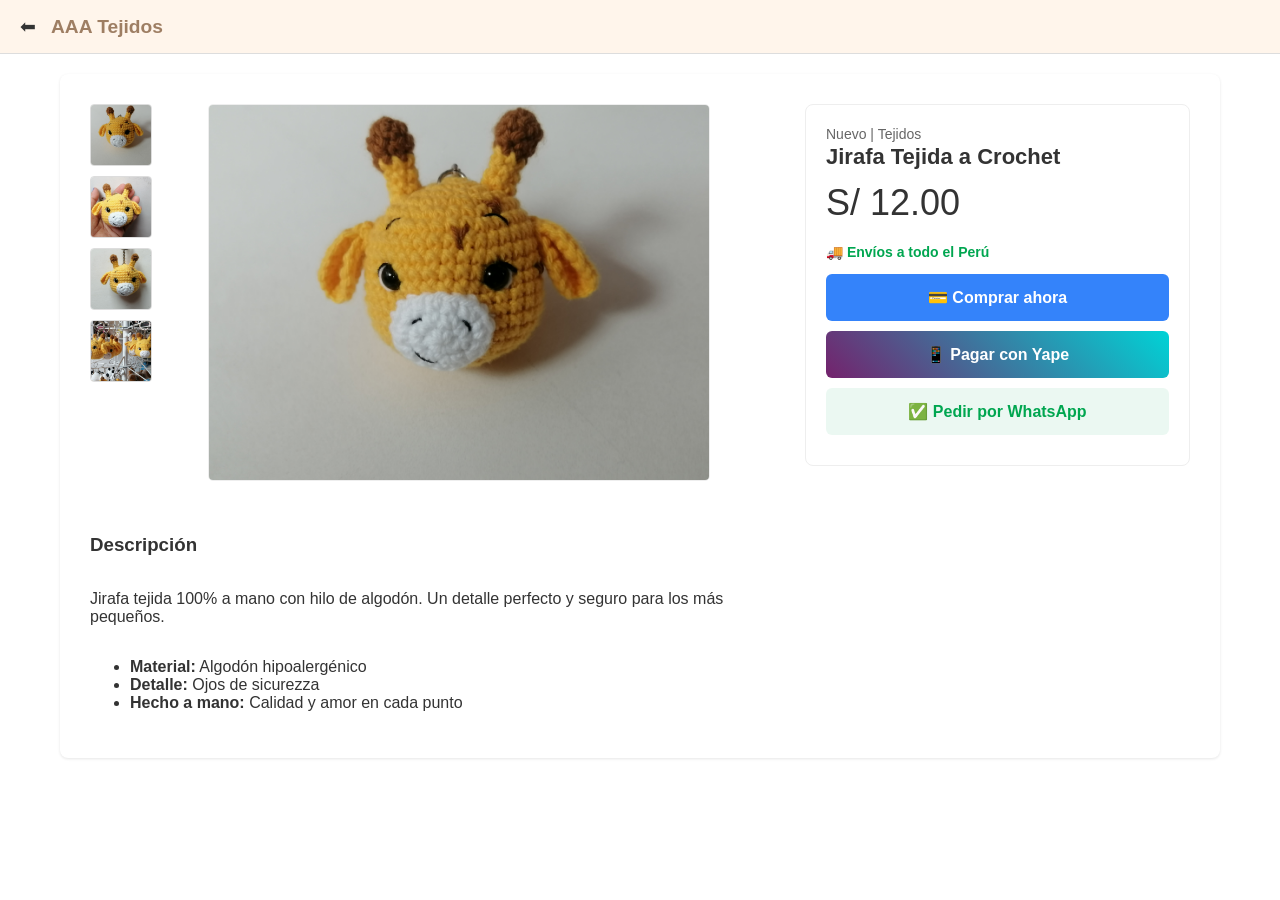
==== jirafa.html @ 6e65b22b "Add files via upload" ====
<!DOCTYPE html>
<html lang="es">
<head>
    <meta charset="UTF-8">
    <meta name="viewport" content="width=device-width, initial-scale=1.0">
    <title>Jirafa Tejida | AAA Tejidos</title>
    <style>
        :root { 
            --primario: #9e7e63; --texto: #333; --azul-ml: #3483fa; 
            --yape: #74226C; --mercadopago: #009ee3;
        }
        
        body { 
            font-family: 'Helvetica Neue', Arial, sans-serif; 
            background-image: url('fondo.jpg'); 
            background-attachment: fixed; background-size: cover; background-position: center;
            color: var(--texto); margin: 0; padding: 0;
        }

        header { background: #fff5eb; padding: 15px 20px; border-bottom: 1px solid #ddd; display: flex; align-items: center; gap: 15px; }
        .logo-text { font-weight: bold; color: var(--primario); font-size: 1.2rem; text-decoration: none; }
        .btn-volver { text-decoration: none; font-size: 1.2rem; color: #333; }

        .main-container {
            max-width: 1100px; margin: 20px auto; background: white; padding: 30px;
            border-radius: 8px; box-shadow: 0 1px 3px rgba(0,0,0,0.1);
            display: grid; grid-template-columns: 60% 35%; gap: 5%;
        }

        .col-izq { display: flex; flex-direction: column; }
        .galeria { display: flex; gap: 15px; margin-bottom: 30px; }
        .miniaturas { display: flex; flex-direction: column; gap: 10px; }
        .miniaturas img { width: 60px; height: 60px; object-fit: cover; border: 1px solid #ddd; border-radius: 4px; cursor: pointer; }
        .miniaturas img:hover { border-color: var(--azul-ml); }
        .img-principal-container { flex: 1; text-align: center; }
        .img-principal { width: 100%; max-width: 500px; border-radius: 5px; cursor: zoom-in; border: 1px solid #eee; }

        .col-der { position: relative; }
        .buy-box {
            border: 1px solid #eee; padding: 20px; border-radius: 8px;
            position: sticky; top: 20px; background: white;
        }
        h1 { font-size: 22px; margin: 0 0 10px 0; color: #333; line-height: 1.3; }
        .precio { font-size: 36px; font-weight: 300; color: #333; margin-bottom: 20px; }
        
        .btn-full { width: 100%; display: block; padding: 14px; border-radius: 6px; text-align: center; font-weight: bold; cursor: pointer; border: none; font-size: 16px; margin-bottom: 10px; text-decoration: none; box-sizing: border-box; transition: 0.2s;}
        .btn-mp { background-color: var(--azul-ml); color: white; }
        .btn-yape { background: linear-gradient(45deg, var(--yape), #00d3d6); color: white; }
        .btn-wsp { background-color: rgba(65, 184, 131, 0.1); color: #00a650; }
        
        .modal { display: none; position: fixed; z-index: 1000; left: 0; top: 0; width: 100%; height: 100%; background-color: rgba(0,0,0,0.8); }
        .modal-content { margin: auto; display: block; max-width: 90%; max-height: 90vh; position: relative; top: 50%; transform: translateY(-50%); border-radius: 10px; }
        .caja-pago { background: white; padding: 20px; text-align: center; border-radius: 15px; max-width: 350px; margin: 0 auto; position: relative; top: 50%; transform: translateY(-50%); }
        .qr-img { width: 100%; max-width: 250px; margin: 10px 0; }
        .close { position: absolute; top: 10px; right: 20px; font-size: 30px; cursor: pointer; color: #333; }

        @media (max-width: 768px) {
            .main-container { grid-template-columns: 1fr; padding: 15px; }
            .galeria { flex-direction: column-reverse; }
            .miniaturas { flex-direction: row; justify-content: center; }
        }
    </style>
</head>
<body>

    <header>
        <a href="index.html" class="btn-volver">⬅</a>
        <a href="index.html" class="logo-text">AAA Tejidos</a>
    </header>

    <div class="main-container">
        <div class="col-izq">
            <div class="galeria">
                <div class="miniaturas">
                    <img src="jirafa1.jpg" onclick="cambiarFoto('jirafa1.jpg')">
                    <img src="jirafa2.jpg" onclick="cambiarFoto('jirafa2.jpg')">
                    <img src="jirafa3.jpg" onclick="cambiarFoto('jirafa3.jpg')">
                    <img src="jirafa4.jpg" onclick="cambiarFoto('jirafa4.jpg')">
                </div>
                <div class="img-principal-container">
                    <img src="jirafa1.jpg" class="img-principal" id="mainImage" onclick="abrirZoom()">
                </div>
            </div>

            <h3>Descripción</h3>
            <p>Jirafa tejida 100% a mano con hilo de algodón. Un detalle perfecto y seguro para los más pequeños.</p>
            <ul>
                <li><strong>Material:</strong> Algodón hipoalergénico</li>
                <li><strong>Detalle:</strong> Ojos de sicurezza</li>
                <li><strong>Hecho a mano:</strong> Calidad y amor en cada punto</li>
            </ul>
        </div>

        <div class="col-der">
            <div class="buy-box">
                <span style="color:#666; font-size:14px;">Nuevo | Tejidos</span>
                <h1>Jirafa Tejida a Crochet</h1>
                <div class="precio">S/ 12.00</div>
                <p style="color:#00a650; font-weight:bold; font-size:14px;">🚚 Envíos a todo el Perú</p>

                <a href="#" class="btn-full btn-mp">💳 Comprar ahora</a>
                <button class="btn-full btn-yape" onclick="abrirQR()">📱 Pagar con Yape</button>
                <a href="https://api.whatsapp.com/send?phone=51962318592&text=Hola,%20quiero%20la%20Jirafa%20tejida%20de%2012%20soles" class="btn-full btn-wsp">✅ Pedir por WhatsApp</a>
            </div>
        </div>
    </div>

    <div id="modalZoom" class="modal" onclick="this.style.display='none'">
        <span class="close" style="color:white; top:20px; right:30px;">&times;</span>
        <img class="modal-content" id="imgZoom">
    </div>

    <div id="modalQR" class="modal" onclick="this.style.display='none'">
        <div class="caja-pago" onclick="event.stopPropagation()">
            <span class="close" onclick="document.getElementById('modalQR').style.display='none'">&times;</span>
            <h3>Escanea para pagar</h3>
            <p>Monto: <strong>S/ 12.00</strong></p>
            <img src="yapeqr.jpeg" class="qr-img" alt="QR Yape">
            <p><small>Envía captura al WhatsApp.</small></p>
        </div>
    </div>

    <script>
        function cambiarFoto(src) { document.getElementById("mainImage").src = src; }
        function abrirZoom() { 
            document.getElementById("modalZoom").style.display = "block"; 
            document.getElementById("imgZoom").src = document.getElementById("mainImage").src; 
        }
        function abrirQR() { document.getElementById("modalQR").style.display = "block"; }
    </script>
</body>
</html>
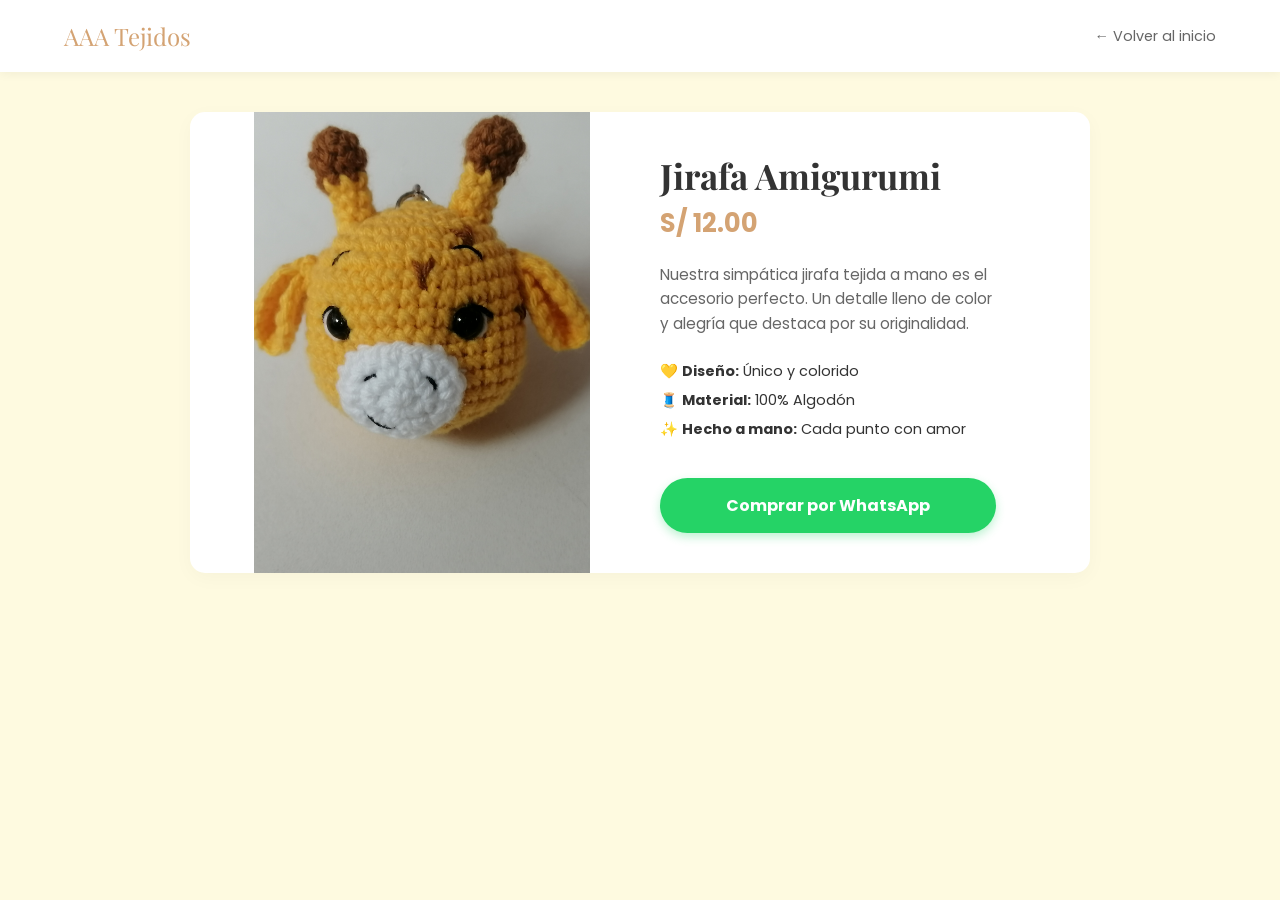
==== commit bb29d8c6: "Update jirafa.html" ====
--- a/jirafa.html
+++ b/jirafa.html
@@ -3,130 +3,47 @@
 <head>
     <meta charset="UTF-8">
     <meta name="viewport" content="width=device-width, initial-scale=1.0">
-    <title>Jirafa Tejida | AAA Tejidos</title>
+    <title>Jirafa Amigurumi | AAA Tejidos</title>
+    <link href="https://fonts.googleapis.com/css2?family=Poppins:wght@300;400;600;700&family=Playfair+Display:ital,wght@0,600;1,600&display=swap" rel="stylesheet">
     <style>
-        :root { 
-            --primario: #9e7e63; --texto: #333; --azul-ml: #3483fa; 
-            --yape: #74226C; --mercadopago: #009ee3;
-        }
-        
-        body { 
-            font-family: 'Helvetica Neue', Arial, sans-serif; 
-            background-image: url('fondo.jpg'); 
-            background-attachment: fixed; background-size: cover; background-position: center;
-            color: var(--texto); margin: 0; padding: 0;
-        }
-
-        header { background: #fff5eb; padding: 15px 20px; border-bottom: 1px solid #ddd; display: flex; align-items: center; gap: 15px; }
-        .logo-text { font-weight: bold; color: var(--primario); font-size: 1.2rem; text-decoration: none; }
-        .btn-volver { text-decoration: none; font-size: 1.2rem; color: #333; }
-
-        .main-container {
-            max-width: 1100px; margin: 20px auto; background: white; padding: 30px;
-            border-radius: 8px; box-shadow: 0 1px 3px rgba(0,0,0,0.1);
-            display: grid; grid-template-columns: 60% 35%; gap: 5%;
-        }
-
-        .col-izq { display: flex; flex-direction: column; }
-        .galeria { display: flex; gap: 15px; margin-bottom: 30px; }
-        .miniaturas { display: flex; flex-direction: column; gap: 10px; }
-        .miniaturas img { width: 60px; height: 60px; object-fit: cover; border: 1px solid #ddd; border-radius: 4px; cursor: pointer; }
-        .miniaturas img:hover { border-color: var(--azul-ml); }
-        .img-principal-container { flex: 1; text-align: center; }
-        .img-principal { width: 100%; max-width: 500px; border-radius: 5px; cursor: zoom-in; border: 1px solid #eee; }
-
-        .col-der { position: relative; }
-        .buy-box {
-            border: 1px solid #eee; padding: 20px; border-radius: 8px;
-            position: sticky; top: 20px; background: white;
-        }
-        h1 { font-size: 22px; margin: 0 0 10px 0; color: #333; line-height: 1.3; }
-        .precio { font-size: 36px; font-weight: 300; color: #333; margin-bottom: 20px; }
-        
-        .btn-full { width: 100%; display: block; padding: 14px; border-radius: 6px; text-align: center; font-weight: bold; cursor: pointer; border: none; font-size: 16px; margin-bottom: 10px; text-decoration: none; box-sizing: border-box; transition: 0.2s;}
-        .btn-mp { background-color: var(--azul-ml); color: white; }
-        .btn-yape { background: linear-gradient(45deg, var(--yape), #00d3d6); color: white; }
-        .btn-wsp { background-color: rgba(65, 184, 131, 0.1); color: #00a650; }
-        
-        .modal { display: none; position: fixed; z-index: 1000; left: 0; top: 0; width: 100%; height: 100%; background-color: rgba(0,0,0,0.8); }
-        .modal-content { margin: auto; display: block; max-width: 90%; max-height: 90vh; position: relative; top: 50%; transform: translateY(-50%); border-radius: 10px; }
-        .caja-pago { background: white; padding: 20px; text-align: center; border-radius: 15px; max-width: 350px; margin: 0 auto; position: relative; top: 50%; transform: translateY(-50%); }
-        .qr-img { width: 100%; max-width: 250px; margin: 10px 0; }
-        .close { position: absolute; top: 10px; right: 20px; font-size: 30px; cursor: pointer; color: #333; }
-
-        @media (max-width: 768px) {
-            .main-container { grid-template-columns: 1fr; padding: 15px; }
-            .galeria { flex-direction: column-reverse; }
-            .miniaturas { flex-direction: row; justify-content: center; }
-        }
+        :root { --primario: #d4a373; --texto-oscuro: #333333; --texto-claro: #666666; --fondo: #fefae0; --blanco: #ffffff; }
+        * { margin: 0; padding: 0; box-sizing: border-box; }
+        body { font-family: 'Poppins', sans-serif; background-color: var(--fondo); color: var(--texto-oscuro); }
+        header { background-color: var(--blanco); padding: 20px 5%; display: flex; justify-content: space-between; box-shadow: 0 2px 10px rgba(0,0,0,0.05); }
+        .logo { font-family: 'Playfair Display', serif; font-size: 1.5rem; color: var(--primario); text-decoration: none; }
+        .btn-volver { color: var(--texto-claro); text-decoration: none; font-size: 0.9rem; display: flex; align-items: center; }
+        .producto-container { max-width: 900px; margin: 40px auto; padding: 0 5%; display: flex; gap: 40px; background: var(--blanco); border-radius: 15px; box-shadow: 0 5px 20px rgba(0,0,0,0.03); overflow: hidden; }
+        .img-col { flex: 1; }
+        .img-col img { width: 100%; height: 100%; object-fit: cover; min-height: 300px; }
+        .info-col { flex: 1; padding: 40px 30px; display: flex; flex-direction: column; justify-content: center; }
+        h1 { font-family: 'Playfair Display', serif; font-size: 2.2rem; margin-bottom: 5px; }
+        .precio { font-size: 1.6rem; color: var(--primario); font-weight: 700; margin-bottom: 20px; }
+        .descripcion { color: var(--texto-claro); margin-bottom: 25px; line-height: 1.6; font-size: 0.95rem; }
+        .detalles { margin-bottom: 30px; list-style: none; }
+        .detalles li { margin-bottom: 8px; font-size: 0.9rem; color: var(--texto-oscuro); }
+        .btn-whatsapp { background-color: #25D366; color: white; text-align: center; padding: 15px; border-radius: 30px; text-decoration: none; font-weight: 700; font-size: 1rem; box-shadow: 0 4px 10px rgba(37,211,102,0.3); }
+        @media (max-width: 768px) { .producto-container { flex-direction: column; margin: 20px 5%; gap: 0; } .info-col { padding: 25px 20px; } }
     </style>
 </head>
 <body>
-
     <header>
-        <a href="index.html" class="btn-volver">⬅</a>
-        <a href="index.html" class="logo-text">AAA Tejidos</a>
+        <a href="index.html" class="logo">AAA Tejidos</a>
+        <a href="index.html" class="btn-volver">← Volver al inicio</a>
     </header>
-
-    <div class="main-container">
-        <div class="col-izq">
-            <div class="galeria">
-                <div class="miniaturas">
-                    <img src="jirafa1.jpg" onclick="cambiarFoto('jirafa1.jpg')">
-                    <img src="jirafa2.jpg" onclick="cambiarFoto('jirafa2.jpg')">
-                    <img src="jirafa3.jpg" onclick="cambiarFoto('jirafa3.jpg')">
-                    <img src="jirafa4.jpg" onclick="cambiarFoto('jirafa4.jpg')">
-                </div>
-                <div class="img-principal-container">
-                    <img src="jirafa1.jpg" class="img-principal" id="mainImage" onclick="abrirZoom()">
-                </div>
-            </div>
-
-            <h3>Descripción</h3>
-            <p>Jirafa tejida 100% a mano con hilo de algodón. Un detalle perfecto y seguro para los más pequeños.</p>
-            <ul>
-                <li><strong>Material:</strong> Algodón hipoalergénico</li>
-                <li><strong>Detalle:</strong> Ojos de sicurezza</li>
-                <li><strong>Hecho a mano:</strong> Calidad y amor en cada punto</li>
+    <div class="producto-container">
+        <div class="img-col"><img src="jirafa1.jpg" alt="Jirafa Tejida"></div>
+        <div class="info-col">
+            <h1>Jirafa Amigurumi</h1>
+            <div class="precio">S/ 12.00</div>
+            <p class="descripcion">Nuestra simpática jirafa tejida a mano es el accesorio perfecto. Un detalle lleno de color y alegría que destaca por su originalidad.</p>
+            <ul class="detalles">
+                <li>💛 <strong>Diseño:</strong> Único y colorido</li>
+                <li>🧵 <strong>Material:</strong> 100% Algodón</li>
+                <li>✨ <strong>Hecho a mano:</strong> Cada punto con amor</li>
             </ul>
-        </div>
-
-        <div class="col-der">
-            <div class="buy-box">
-                <span style="color:#666; font-size:14px;">Nuevo | Tejidos</span>
-                <h1>Jirafa Tejida a Crochet</h1>
-                <div class="precio">S/ 12.00</div>
-                <p style="color:#00a650; font-weight:bold; font-size:14px;">🚚 Envíos a todo el Perú</p>
-
-                <a href="#" class="btn-full btn-mp">💳 Comprar ahora</a>
-                <button class="btn-full btn-yape" onclick="abrirQR()">📱 Pagar con Yape</button>
-                <a href="https://api.whatsapp.com/send?phone=51962318592&text=Hola,%20quiero%20la%20Jirafa%20tejida%20de%2012%20soles" class="btn-full btn-wsp">✅ Pedir por WhatsApp</a>
-            </div>
+            <a href="https://api.whatsapp.com/send?phone=51962318592&text=Hola,%20quiero%20comprar%20la%20Jirafa%20Amigurumi%20de%20S/12.00" class="btn-whatsapp">Comprar por WhatsApp</a>
         </div>
     </div>
+</body>
+</html>
 
-    <div id="modalZoom" class="modal" onclick="this.style.display='none'">
-        <span class="close" style="color:white; top:20px; right:30px;">&times;</span>
-        <img class="modal-content" id="imgZoom">
-    </div>
-
-    <div id="modalQR" class="modal" onclick="this.style.display='none'">
-        <div class="caja-pago" onclick="event.stopPropagation()">
-            <span class="close" onclick="document.getElementById('modalQR').style.display='none'">&times;</span>
-            <h3>Escanea para pagar</h3>
-            <p>Monto: <strong>S/ 12.00</strong></p>
-            <img src="yapeqr.jpeg" class="qr-img" alt="QR Yape">
-            <p><small>Envía captura al WhatsApp.</small></p>
-        </div>
-    </div>
-
-    <script>
-        function cambiarFoto(src) { document.getElementById("mainImage").src = src; }
-        function abrirZoom() { 
-            document.getElementById("modalZoom").style.display = "block"; 
-            document.getElementById("imgZoom").src = document.getElementById("mainImage").src; 
-        }
-        function abrirQR() { document.getElementById("modalQR").style.display = "block"; }
-    </script>
-</body>
-</html>
